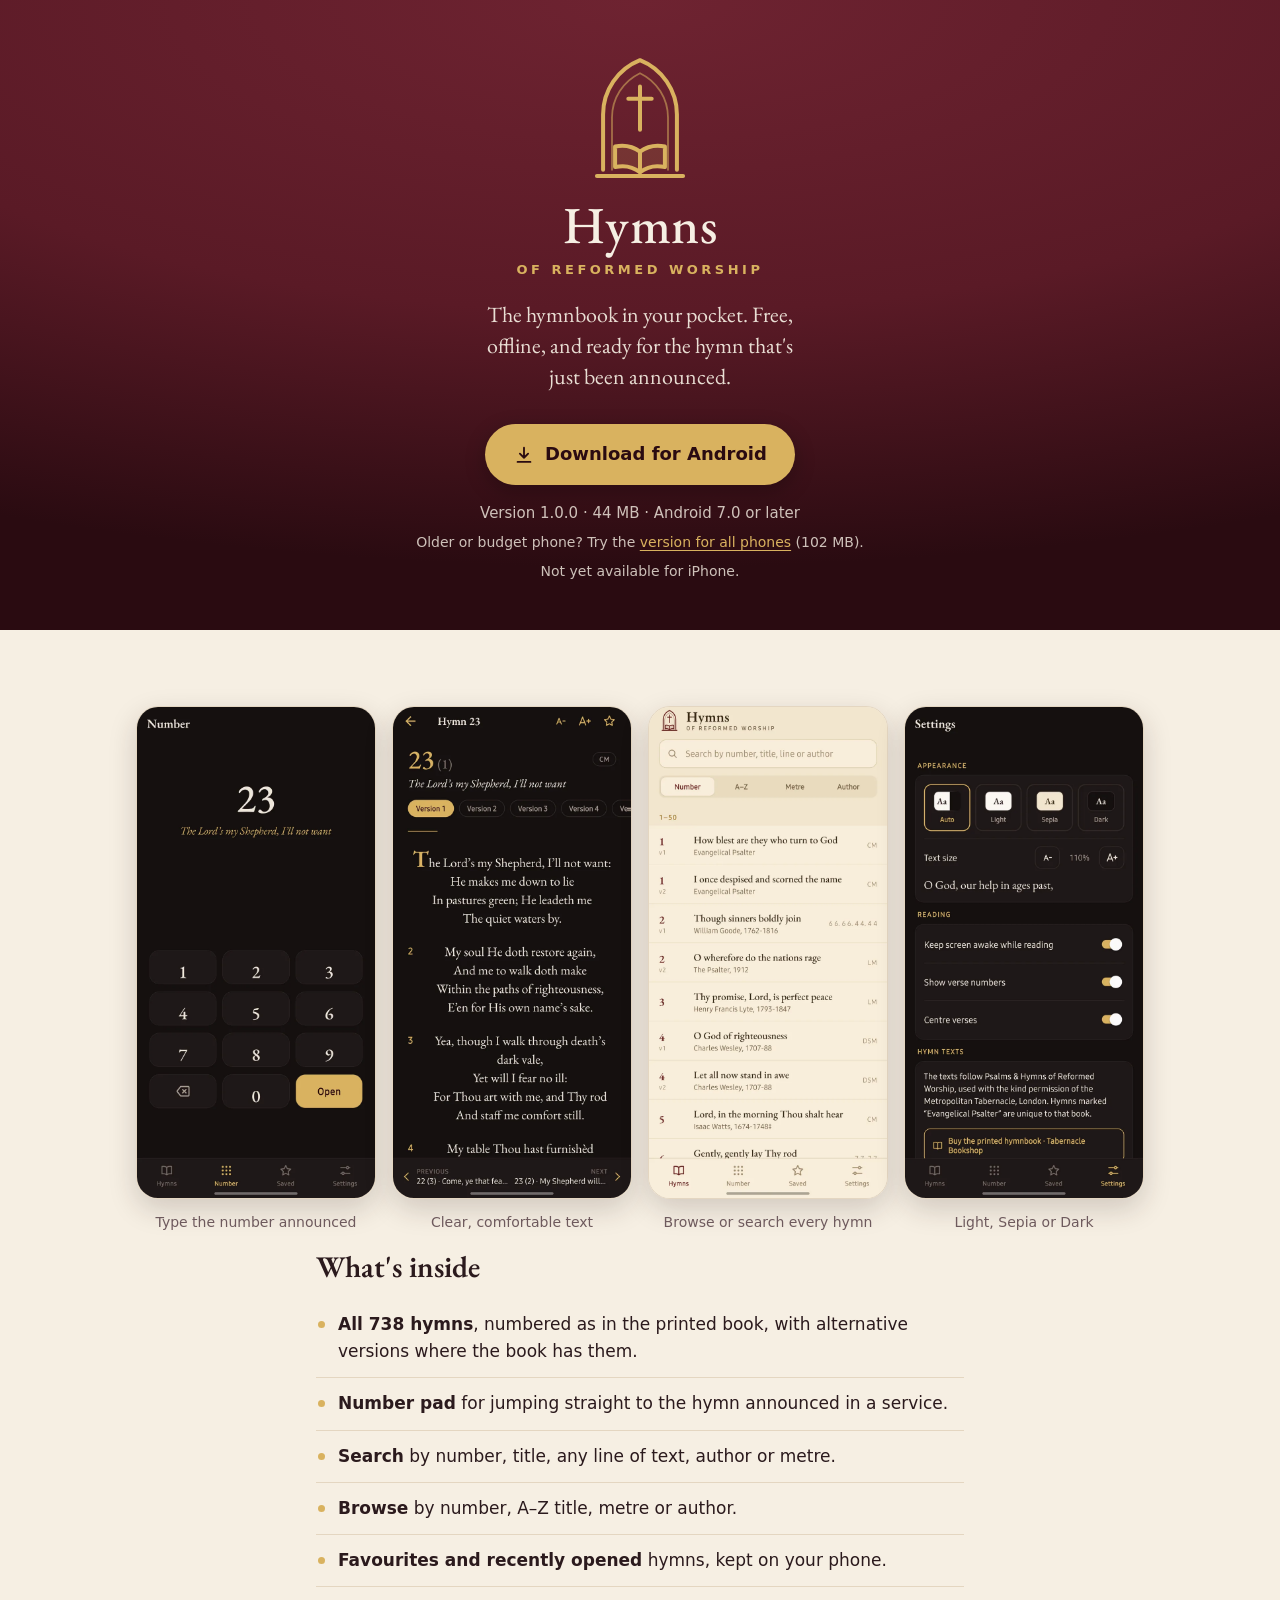
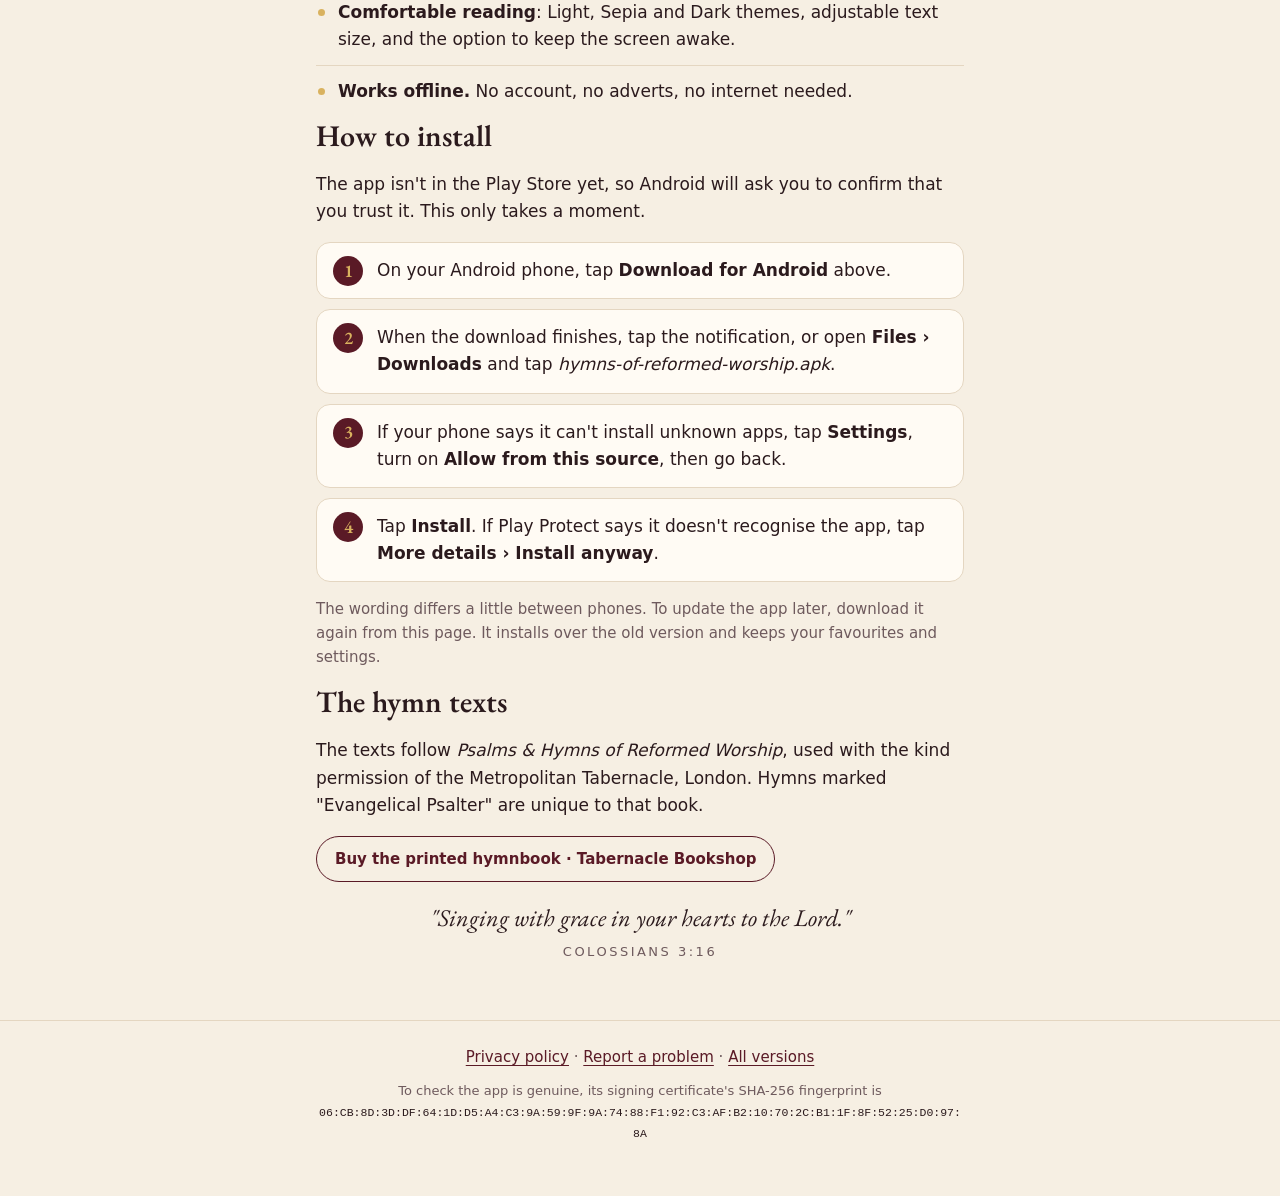
==== index.html @ fc136c8a "Add a one-page download website for the Android app site/ holds the download page, a privacy policy," ====
<!doctype html>
<html lang="en">
<head>
  <meta charset="utf-8">
  <meta name="viewport" content="width=device-width, initial-scale=1">
  <title>Hymns of Reformed Worship</title>
  <meta name="description" content="A free, offline hymnal app for Android: 738 hymns from Psalms &amp; Hymns of Reformed Worship, searchable by number, title, first line, author or metre.">
  <meta name="theme-color" content="#5A1A26">
  <link rel="icon" href="favicon.svg" type="image/svg+xml">
  <link rel="preconnect" href="https://fonts.googleapis.com">
  <link rel="preconnect" href="https://fonts.gstatic.com" crossorigin>
  <link href="https://fonts.googleapis.com/css2?family=EB+Garamond:ital,wght@0,400;0,500;0,600;1,400&display=swap" rel="stylesheet">
  <link rel="stylesheet" href="style.css">
</head>
<body>
  <header class="hero">
    <div class="wrap">
      <svg class="emblem" viewBox="200 120 624 800" aria-hidden="true">
        <g fill="none" stroke="currentColor" stroke-width="26" stroke-linecap="round" stroke-linejoin="round">
          <path d="M272 860 V500 A380 380 0 0 1 512 147 A380 380 0 0 1 752 500 V860"/>
          <path d="M330 860 V520 A320 320 0 0 1 512 232 A320 320 0 0 1 694 520 V860" stroke-width="11.7" opacity=".55"/>
          <path d="M512 318 V600 M436 398 H588"/>
          <path d="M512 742 C 462 704 410 696 350 708 V 842 C 410 828 462 836 512 876 C 562 836 614 828 674 842 V 708 C 614 696 562 704 512 742 Z" fill="currentColor" fill-opacity=".14"/>
          <path d="M512 742 V876"/>
          <path d="M232 900 H792"/>
        </g>
      </svg>
      <h1>Hymns<span>of Reformed Worship</span></h1>
      <p class="tagline">The hymnbook in your pocket. Free, offline, and ready for the hymn that's just been announced.</p>

      <a class="download" href="https://github.com/venson01/horw_mobile/releases/latest/download/hymns-of-reformed-worship.apk">
        <svg viewBox="0 0 24 24" aria-hidden="true"><path d="M12 4v11m0 0-4.5-4.5M12 15l4.5-4.5M5 19.5h14" fill="none" stroke="currentColor" stroke-width="2" stroke-linecap="round" stroke-linejoin="round"/></svg>
        Download for Android
      </a>
      <p class="meta">Version 1.0.0 · 44 MB · Android 7.0 or later</p>
      <p class="meta small">Older or budget phone? Try the <a href="https://github.com/venson01/horw_mobile/releases/latest/download/hymns-of-reformed-worship-universal.apk">version for all phones</a> (102 MB).</p>
      <p class="meta small">Not yet available for iPhone.</p>
    </div>
  </header>

  <main>
    <section class="gallery" aria-label="Screenshots">
      <div class="shots">
        <figure>
          <img src="screenshots/number.webp" width="720" height="1484" alt="The number pad with 23 entered, showing the hymn's first line, The Lord's my Shepherd, I'll not want">
          <figcaption>Type the number announced</figcaption>
        </figure>
        <figure>
          <img src="screenshots/reader.webp" width="720" height="1484" alt="Hymn 23 open in the reader, with verse numbers, a drop cap and a choice of versions" loading="lazy">
          <figcaption>Clear, comfortable text</figcaption>
        </figure>
        <figure>
          <img src="screenshots/hymns-sepia.webp" width="720" height="1484" alt="The list of hymns by number in the Sepia theme, with search and A–Z, metre and author tabs" loading="lazy">
          <figcaption>Browse or search every hymn</figcaption>
        </figure>
        <figure>
          <img src="screenshots/settings.webp" width="720" height="1484" alt="Settings with Auto, Light, Sepia and Dark themes, text size and reading options" loading="lazy">
          <figcaption>Light, Sepia or Dark</figcaption>
        </figure>
      </div>
    </section>

    <section class="wrap">
      <h2>What's inside</h2>
      <ul class="features">
        <li><strong>All 738 hymns</strong>, numbered as in the printed book, with alternative versions where the book has them.</li>
        <li><strong>Number pad</strong> for jumping straight to the hymn announced in a service.</li>
        <li><strong>Search</strong> by number, title, any line of text, author or metre.</li>
        <li><strong>Browse</strong> by number, A–Z title, metre or author.</li>
        <li><strong>Favourites and recently opened</strong> hymns, kept on your phone.</li>
        <li><strong>Comfortable reading</strong>: Light, Sepia and Dark themes, adjustable text size, and the option to keep the screen awake.</li>
        <li><strong>Works offline.</strong> No account, no adverts, no internet needed.</li>
      </ul>
    </section>

    <section class="wrap" id="install">
      <h2>How to install</h2>
      <p>The app isn't in the Play Store yet, so Android will ask you to confirm that you trust it. This only takes a moment.</p>
      <ol class="steps">
        <li>On your Android phone, tap <strong>Download for Android</strong> above.</li>
        <li>When the download finishes, tap the notification, or open <strong>Files › Downloads</strong> and tap <em>hymns-of-reformed-worship.apk</em>.</li>
        <li>If your phone says it can't install unknown apps, tap <strong>Settings</strong>, turn on <strong>Allow from this source</strong>, then go back.</li>
        <li>Tap <strong>Install</strong>. If Play Protect says it doesn't recognise the app, tap <strong>More details › Install anyway</strong>.</li>
      </ol>
      <p class="note">The wording differs a little between phones. To update the app later, download it again from this page. It installs over the old version and keeps your favourites and settings.</p>
    </section>

    <section class="wrap">
      <h2>The hymn texts</h2>
      <p>The texts follow <em>Psalms &amp; Hymns of Reformed Worship</em>, used with the kind permission of the Metropolitan Tabernacle, London. Hymns marked "Evangelical Psalter" are unique to that book.</p>
      <p><a class="book" href="https://metropolitantabernacle.org/worship-publications">Buy the printed hymnbook · Tabernacle Bookshop</a></p>
    </section>

    <section class="wrap verse">
      <p>"Singing with grace in your hearts to the Lord."</p>
      <cite>Colossians 3:16</cite>
    </section>
  </main>

  <footer>
    <div class="wrap">
      <p><a href="privacy.html">Privacy policy</a> · <a href="https://github.com/venson01/horw_mobile/issues">Report a problem</a> · <a href="https://github.com/venson01/horw_mobile/releases">All versions</a></p>
      <p class="fingerprint">To check the app is genuine, its signing certificate's SHA-256 fingerprint is<br><code>06:CB:8D:3D:DF:64:1D:D5:A4:C3:9A:59:9F:9A:74:88:F1:92:C3:AF:B2:10:70:2C:B1:1F:8F:52:25:D0:97:8A</code></p>
    </div>
  </footer>
</body>
</html>
---- style.css ----
:root {
  --burgundy: #5A1A26;
  --burgundy-deep: #2A0B11;
  --gold: #D9B25F;
  --cream: #F6EFE3;

  --bg: var(--cream);
  --surface: #FFFBF4;
  --text: #2B1A1D;
  --muted: #6E5A5D;
  --accent: var(--burgundy);
  --border: #E4D6C1;

  --serif: "EB Garamond", Georgia, "Times New Roman", serif;
  --sans: system-ui, -apple-system, "Segoe UI", Roboto, sans-serif;
}

@media (prefers-color-scheme: dark) {
  :root {
    --bg: #1A0E10;
    --surface: #24151A;
    --text: #F1E6D6;
    --muted: #BBA9A0;
    --accent: var(--gold);
    --border: #3B262B;
  }
}

* { box-sizing: border-box; }

html { -webkit-text-size-adjust: 100%; }

body {
  margin: 0;
  background: var(--bg);
  color: var(--text);
  font-family: var(--sans);
  font-size: 17px;
  line-height: 1.6;
}

a { color: var(--accent); text-underline-offset: 3px; }

.wrap {
  max-width: 680px;
  margin: 0 auto;
  padding: 0 16px;
}

/* Hero */
.hero {
  background: radial-gradient(120% 90% at 50% 0%, #6E2331 0%, var(--burgundy) 55%, var(--burgundy-deep) 100%);
  color: var(--cream);
  text-align: center;
  padding: 56px 0 48px;
}

.emblem {
  width: 96px;
  height: auto;
  color: var(--gold);
  display: block;
  margin: 0 auto 20px;
}

h1 {
  font-family: var(--serif);
  font-weight: 500;
  font-size: 52px;
  line-height: 1;
  margin: 0;
  letter-spacing: 0.5px;
}

h1 span {
  display: block;
  font-family: var(--sans);
  font-size: 13px;
  font-weight: 600;
  letter-spacing: 3.5px;
  text-transform: uppercase;
  color: var(--gold);
  margin-top: 12px;
}

.tagline {
  font-family: var(--serif);
  font-size: 22px;
  line-height: 1.4;
  max-width: 30ch;
  margin: 24px auto 32px;
  opacity: 0.92;
}

.download {
  display: inline-flex;
  align-items: center;
  gap: 10px;
  background: var(--gold);
  color: var(--burgundy-deep);
  font-weight: 650;
  font-size: 18px;
  text-decoration: none;
  padding: 16px 28px;
  border-radius: 999px;
  box-shadow: 0 6px 20px rgba(0, 0, 0, 0.25);
  transition: transform 0.15s ease, box-shadow 0.15s ease;
}

.download svg { width: 22px; height: 22px; }

.download:hover { transform: translateY(-1px); box-shadow: 0 8px 24px rgba(0, 0, 0, 0.3); }

.download:focus-visible { outline: 3px solid var(--cream); outline-offset: 3px; }

.meta {
  margin: 16px 0 0;
  font-size: 15px;
  color: rgba(246, 239, 227, 0.8);
}

.meta.small { margin-top: 6px; font-size: 14px; }

.meta a { color: var(--gold); }

/* Sections */
main section { padding-top: 44px; }

main section:first-child { padding-top: 72px; }

/* Screenshots: a swipeable strip on phones, a row of four on wide screens */
.shots {
  display: flex;
  gap: 16px;
  max-width: 1040px;
  margin: 0 auto;
  padding: 4px 16px 16px;
  overflow-x: auto;
  scroll-snap-type: x mandatory;
  scrollbar-width: none;
}

.shots::-webkit-scrollbar { display: none; }

.shots figure {
  flex: 0 0 62%;
  max-width: 240px;
  margin: 0;
  scroll-snap-align: center;
}

.shots img {
  display: block;
  width: 100%;
  height: auto;
  border-radius: 22px;
  border: 1px solid var(--border);
  box-shadow: 0 10px 28px rgba(43, 26, 29, 0.18);
}

.shots figcaption {
  margin-top: 12px;
  text-align: center;
  font-size: 14px;
  color: var(--muted);
}

@media (min-width: 1000px) {
  .shots { justify-content: center; overflow: visible; }
  .shots figure { flex: 1 1 0; }
}

h2 {
  font-family: var(--serif);
  font-weight: 600;
  font-size: 30px;
  line-height: 1.2;
  margin: 0 0 14px;
}

.features, .steps { padding-left: 0; margin: 0; }

.features { list-style: none; }

.features li {
  padding: 12px 0 12px 22px;
  border-bottom: 1px solid var(--border);
  position: relative;
}

.features li::before {
  content: "";
  position: absolute;
  left: 2px;
  top: 22px;
  width: 7px;
  height: 7px;
  border-radius: 50%;
  background: var(--gold);
}

.features li:last-child { border-bottom: 0; }

.steps {
  list-style: none;
  counter-reset: step;
}

.steps li {
  counter-increment: step;
  position: relative;
  background: var(--surface);
  border: 1px solid var(--border);
  border-radius: 14px;
  padding: 14px 16px 14px 60px;
  margin-bottom: 10px;
}

.steps li::before {
  content: counter(step);
  position: absolute;
  left: 16px;
  top: 13px;
  width: 30px;
  height: 30px;
  border-radius: 50%;
  background: var(--burgundy);
  color: var(--gold);
  font-family: var(--serif);
  font-size: 18px;
  font-weight: 600;
  display: grid;
  place-items: center;
}

.note { color: var(--muted); font-size: 15px; }

.book {
  display: inline-block;
  border: 1.5px solid var(--accent);
  border-radius: 999px;
  padding: 10px 18px;
  text-decoration: none;
  font-weight: 600;
  font-size: 15px;
}

.verse {
  text-align: center;
  padding-bottom: 8px;
}

.verse p {
  font-family: var(--serif);
  font-style: italic;
  font-size: 24px;
  margin: 0;
}

.verse cite {
  font-style: normal;
  font-size: 13px;
  letter-spacing: 2.5px;
  text-transform: uppercase;
  color: var(--muted);
}

/* Footer */
footer {
  margin-top: 48px;
  border-top: 1px solid var(--border);
  padding: 24px 0 40px;
  font-size: 15px;
  color: var(--muted);
  text-align: center;
}

footer p { margin: 0 0 12px; }

.fingerprint { font-size: 13px; }

.fingerprint code {
  font-size: 11.5px;
  word-break: break-all;
  color: var(--text);
}

/* Privacy page */
.bar {
  background: var(--burgundy);
  padding: 14px 0;
}

.bar a {
  color: var(--cream);
  text-decoration: none;
  font-family: var(--serif);
  font-size: 19px;
}

.page-title {
  font-size: 44px;
  font-weight: 500;
  margin-top: 4px;
}

.meta-line { color: var(--muted); font-size: 15px; margin-top: 10px; }

.prose h2 { font-size: 24px; margin-top: 30px; margin-bottom: 6px; }

.prose p { margin-top: 0; }

@media (max-width: 420px) {
  h1 { font-size: 44px; }
  .tagline { font-size: 20px; }
  .hero { padding-top: 44px; }
}
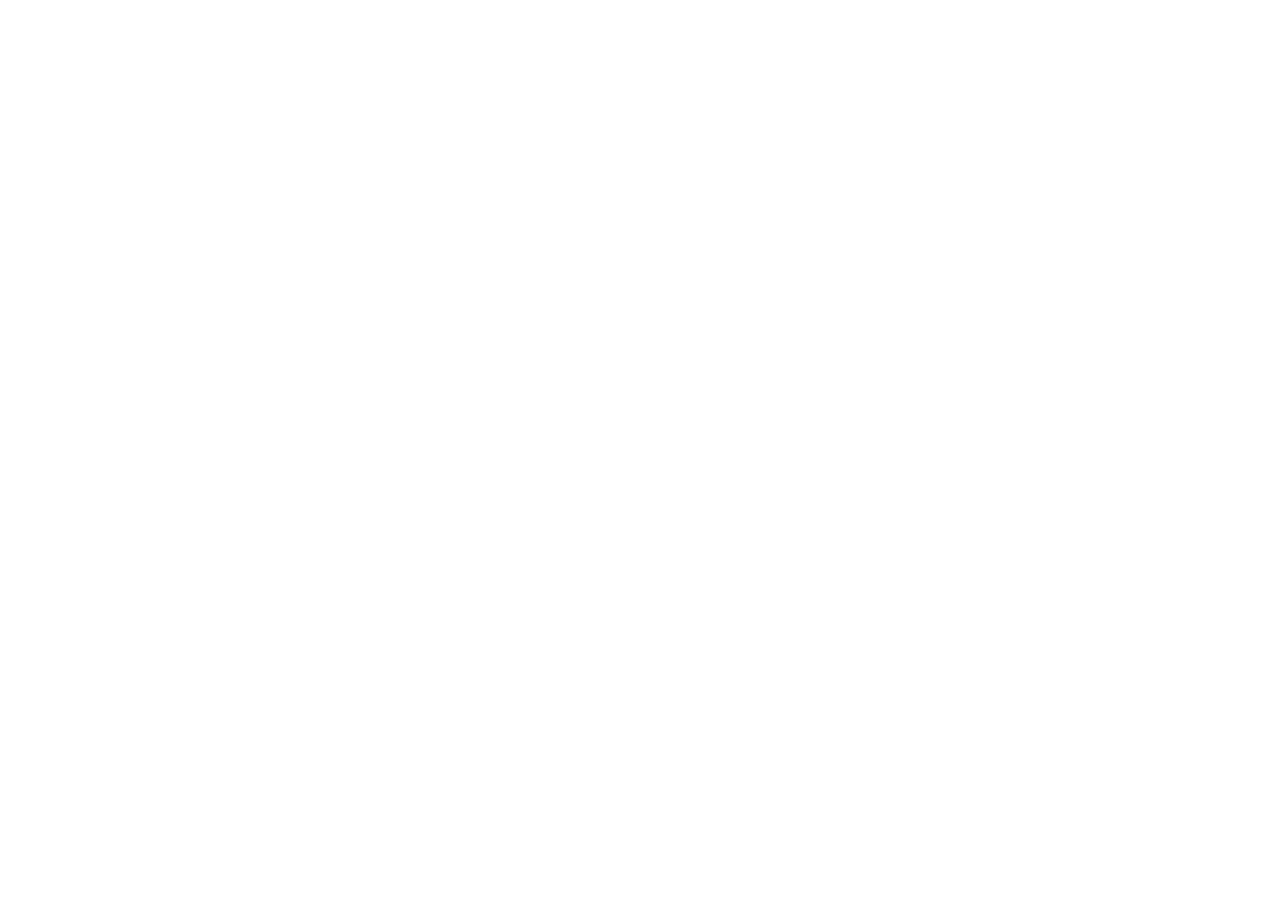
==== commit 672920d2: "Forward the GitHub Pages address to horw.vercel.app The download page now lives on Vercel. This repo" ====
--- a/index.html
+++ b/index.html
@@ -2,106 +2,12 @@
 <html lang="en">
 <head>
   <meta charset="utf-8">
-  <meta name="viewport" content="width=device-width, initial-scale=1">
   <title>Hymns of Reformed Worship</title>
-  <meta name="description" content="A free, offline hymnal app for Android: 738 hymns from Psalms &amp; Hymns of Reformed Worship, searchable by number, title, first line, author or metre.">
-  <meta name="theme-color" content="#5A1A26">
-  <link rel="icon" href="favicon.svg" type="image/svg+xml">
-  <link rel="preconnect" href="https://fonts.googleapis.com">
-  <link rel="preconnect" href="https://fonts.gstatic.com" crossorigin>
-  <link href="https://fonts.googleapis.com/css2?family=EB+Garamond:ital,wght@0,400;0,500;0,600;1,400&display=swap" rel="stylesheet">
-  <link rel="stylesheet" href="style.css">
+  <link rel="canonical" href="https://horw.vercel.app/">
+  <meta http-equiv="refresh" content="0; url=https://horw.vercel.app/">
+  <script>location.replace("https://horw.vercel.app/" + location.hash);</script>
 </head>
 <body>
-  <header class="hero">
-    <div class="wrap">
-      <svg class="emblem" viewBox="200 120 624 800" aria-hidden="true">
-        <g fill="none" stroke="currentColor" stroke-width="26" stroke-linecap="round" stroke-linejoin="round">
-          <path d="M272 860 V500 A380 380 0 0 1 512 147 A380 380 0 0 1 752 500 V860"/>
-          <path d="M330 860 V520 A320 320 0 0 1 512 232 A320 320 0 0 1 694 520 V860" stroke-width="11.7" opacity=".55"/>
-          <path d="M512 318 V600 M436 398 H588"/>
-          <path d="M512 742 C 462 704 410 696 350 708 V 842 C 410 828 462 836 512 876 C 562 836 614 828 674 842 V 708 C 614 696 562 704 512 742 Z" fill="currentColor" fill-opacity=".14"/>
-          <path d="M512 742 V876"/>
-          <path d="M232 900 H792"/>
-        </g>
-      </svg>
-      <h1>Hymns<span>of Reformed Worship</span></h1>
-      <p class="tagline">The hymnbook in your pocket. Free, offline, and ready for the hymn that's just been announced.</p>
-
-      <a class="download" href="https://github.com/venson01/horw_mobile/releases/latest/download/hymns-of-reformed-worship.apk">
-        <svg viewBox="0 0 24 24" aria-hidden="true"><path d="M12 4v11m0 0-4.5-4.5M12 15l4.5-4.5M5 19.5h14" fill="none" stroke="currentColor" stroke-width="2" stroke-linecap="round" stroke-linejoin="round"/></svg>
-        Download for Android
-      </a>
-      <p class="meta">Version 1.0.0 · 44 MB · Android 7.0 or later</p>
-      <p class="meta small">Older or budget phone? Try the <a href="https://github.com/venson01/horw_mobile/releases/latest/download/hymns-of-reformed-worship-universal.apk">version for all phones</a> (102 MB).</p>
-      <p class="meta small">Not yet available for iPhone.</p>
-    </div>
-  </header>
-
-  <main>
-    <section class="gallery" aria-label="Screenshots">
-      <div class="shots">
-        <figure>
-          <img src="screenshots/number.webp" width="720" height="1484" alt="The number pad with 23 entered, showing the hymn's first line, The Lord's my Shepherd, I'll not want">
-          <figcaption>Type the number announced</figcaption>
-        </figure>
-        <figure>
-          <img src="screenshots/reader.webp" width="720" height="1484" alt="Hymn 23 open in the reader, with verse numbers, a drop cap and a choice of versions" loading="lazy">
-          <figcaption>Clear, comfortable text</figcaption>
-        </figure>
-        <figure>
-          <img src="screenshots/hymns-sepia.webp" width="720" height="1484" alt="The list of hymns by number in the Sepia theme, with search and A–Z, metre and author tabs" loading="lazy">
-          <figcaption>Browse or search every hymn</figcaption>
-        </figure>
-        <figure>
-          <img src="screenshots/settings.webp" width="720" height="1484" alt="Settings with Auto, Light, Sepia and Dark themes, text size and reading options" loading="lazy">
-          <figcaption>Light, Sepia or Dark</figcaption>
-        </figure>
-      </div>
-    </section>
-
-    <section class="wrap">
-      <h2>What's inside</h2>
-      <ul class="features">
-        <li><strong>All 738 hymns</strong>, numbered as in the printed book, with alternative versions where the book has them.</li>
-        <li><strong>Number pad</strong> for jumping straight to the hymn announced in a service.</li>
-        <li><strong>Search</strong> by number, title, any line of text, author or metre.</li>
-        <li><strong>Browse</strong> by number, A–Z title, metre or author.</li>
-        <li><strong>Favourites and recently opened</strong> hymns, kept on your phone.</li>
-        <li><strong>Comfortable reading</strong>: Light, Sepia and Dark themes, adjustable text size, and the option to keep the screen awake.</li>
-        <li><strong>Works offline.</strong> No account, no adverts, no internet needed.</li>
-      </ul>
-    </section>
-
-    <section class="wrap" id="install">
-      <h2>How to install</h2>
-      <p>The app isn't in the Play Store yet, so Android will ask you to confirm that you trust it. This only takes a moment.</p>
-      <ol class="steps">
-        <li>On your Android phone, tap <strong>Download for Android</strong> above.</li>
-        <li>When the download finishes, tap the notification, or open <strong>Files › Downloads</strong> and tap <em>hymns-of-reformed-worship.apk</em>.</li>
-        <li>If your phone says it can't install unknown apps, tap <strong>Settings</strong>, turn on <strong>Allow from this source</strong>, then go back.</li>
-        <li>Tap <strong>Install</strong>. If Play Protect says it doesn't recognise the app, tap <strong>More details › Install anyway</strong>.</li>
-      </ol>
-      <p class="note">The wording differs a little between phones. To update the app later, download it again from this page. It installs over the old version and keeps your favourites and settings.</p>
-    </section>
-
-    <section class="wrap">
-      <h2>The hymn texts</h2>
-      <p>The texts follow <em>Psalms &amp; Hymns of Reformed Worship</em>, used with the kind permission of the Metropolitan Tabernacle, London. Hymns marked "Evangelical Psalter" are unique to that book.</p>
-      <p><a class="book" href="https://metropolitantabernacle.org/worship-publications">Buy the printed hymnbook · Tabernacle Bookshop</a></p>
-    </section>
-
-    <section class="wrap verse">
-      <p>"Singing with grace in your hearts to the Lord."</p>
-      <cite>Colossians 3:16</cite>
-    </section>
-  </main>
-
-  <footer>
-    <div class="wrap">
-      <p><a href="privacy.html">Privacy policy</a> · <a href="https://github.com/venson01/horw_mobile/issues">Report a problem</a> · <a href="https://github.com/venson01/horw_mobile/releases">All versions</a></p>
-      <p class="fingerprint">To check the app is genuine, its signing certificate's SHA-256 fingerprint is<br><code>06:CB:8D:3D:DF:64:1D:D5:A4:C3:9A:59:9F:9A:74:88:F1:92:C3:AF:B2:10:70:2C:B1:1F:8F:52:25:D0:97:8A</code></p>
-    </div>
-  </footer>
+  <p>This page has moved to <a href="https://horw.vercel.app/">horw.vercel.app</a>.</p>
 </body>
 </html>
